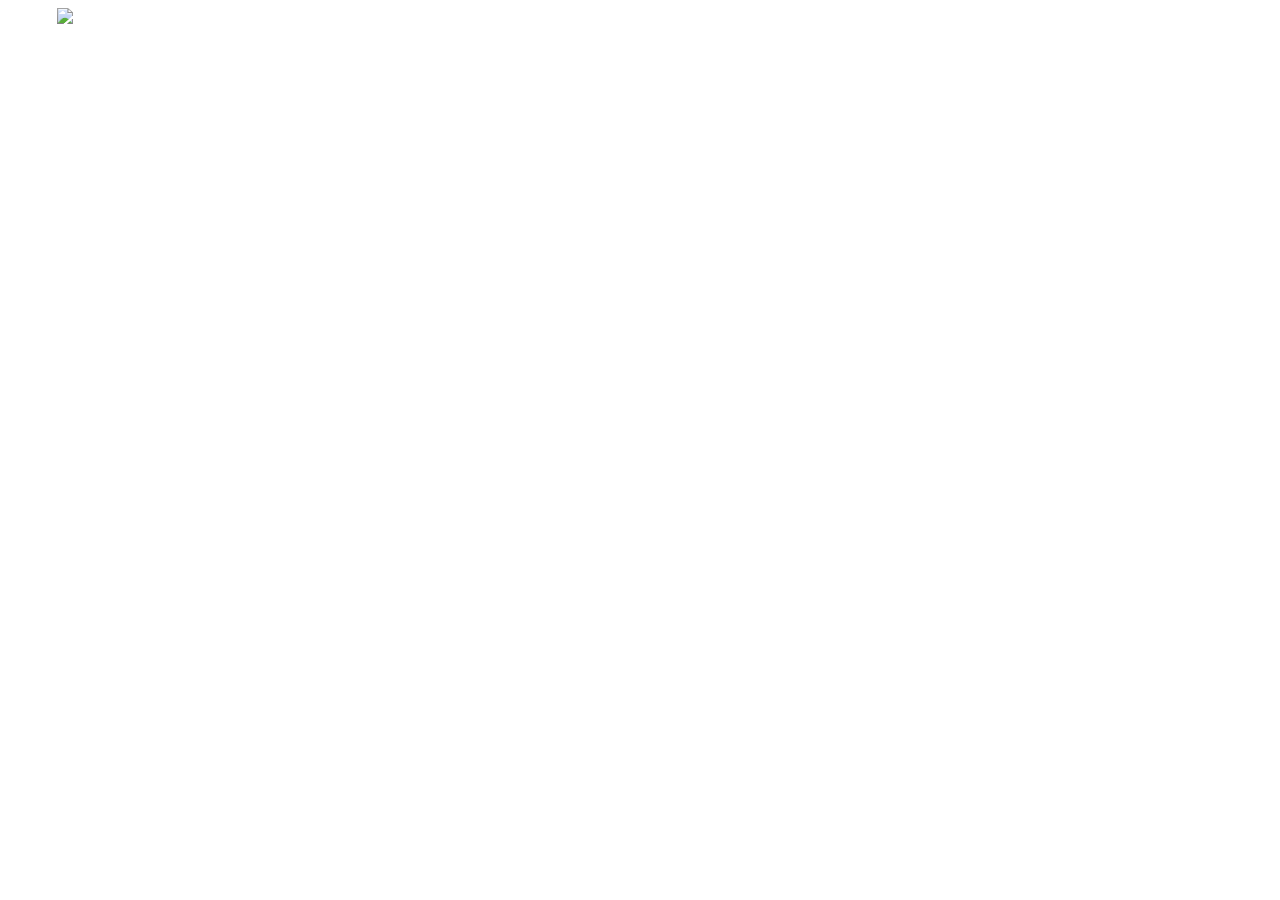
==== index2.html @ c3ef89cc "Add files via upload" ====
<!DOCTYPE html>
<html lang="en">
<head>
    <meta charset="UTF-8">
    <meta name="viewport" content="width=device-width, initial-scale=1.0">
    <meta http-equiv="X-UA-Compatible" content="ie=edge">
</head>
<body>
    <img src="images/DHW-cafe_2x.jpg" width="1166px" style="margin:0 auto;display: block">
    
</body>
</html>
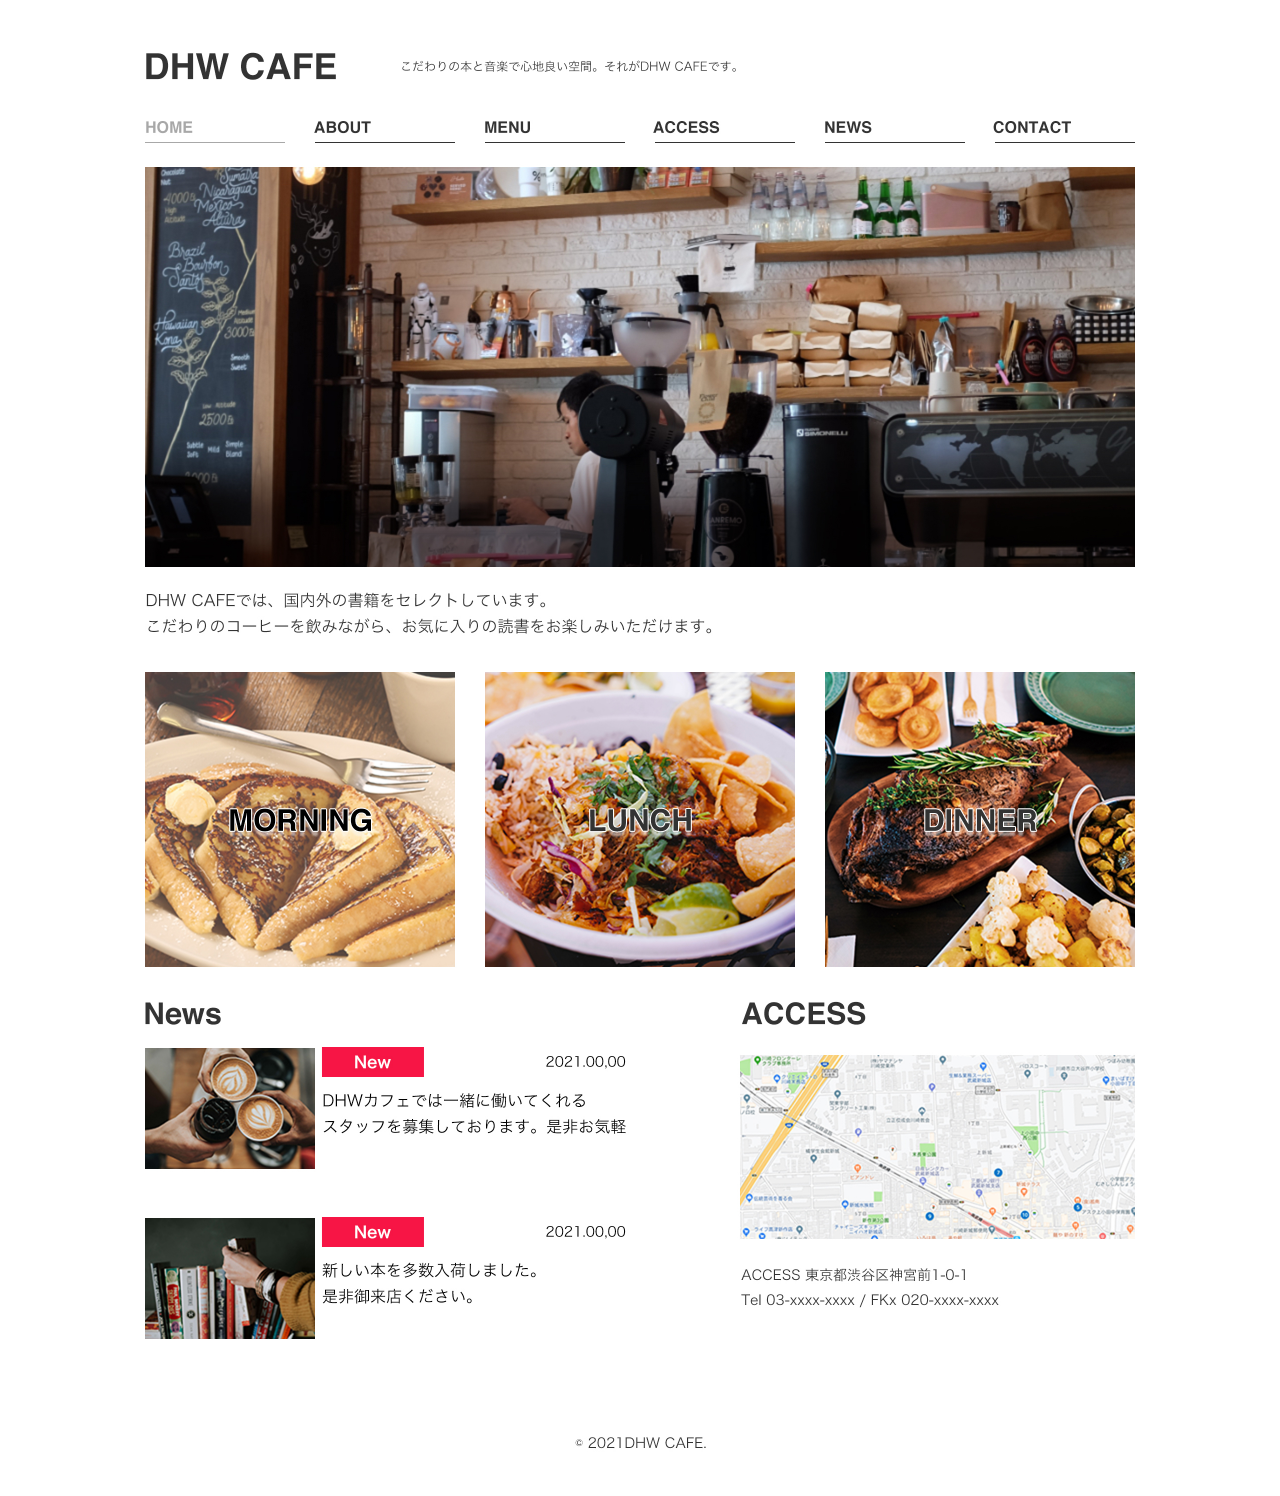
==== commit 8c770d99: "Update index2.html" ====
--- a/index2.html
+++ b/index2.html
@@ -6,7 +6,7 @@
     <meta http-equiv="X-UA-Compatible" content="ie=edge">
 </head>
 <body>
-    <img src="images/DHW-cafe_2x.jpg" width="1166px" style="margin:0 auto;display: block">
+    <img src="images/DHW-cafe_2x2.jpg" width="1166px" style="margin:0 auto;display: block">
     
 </body>
-</html>+</html>
